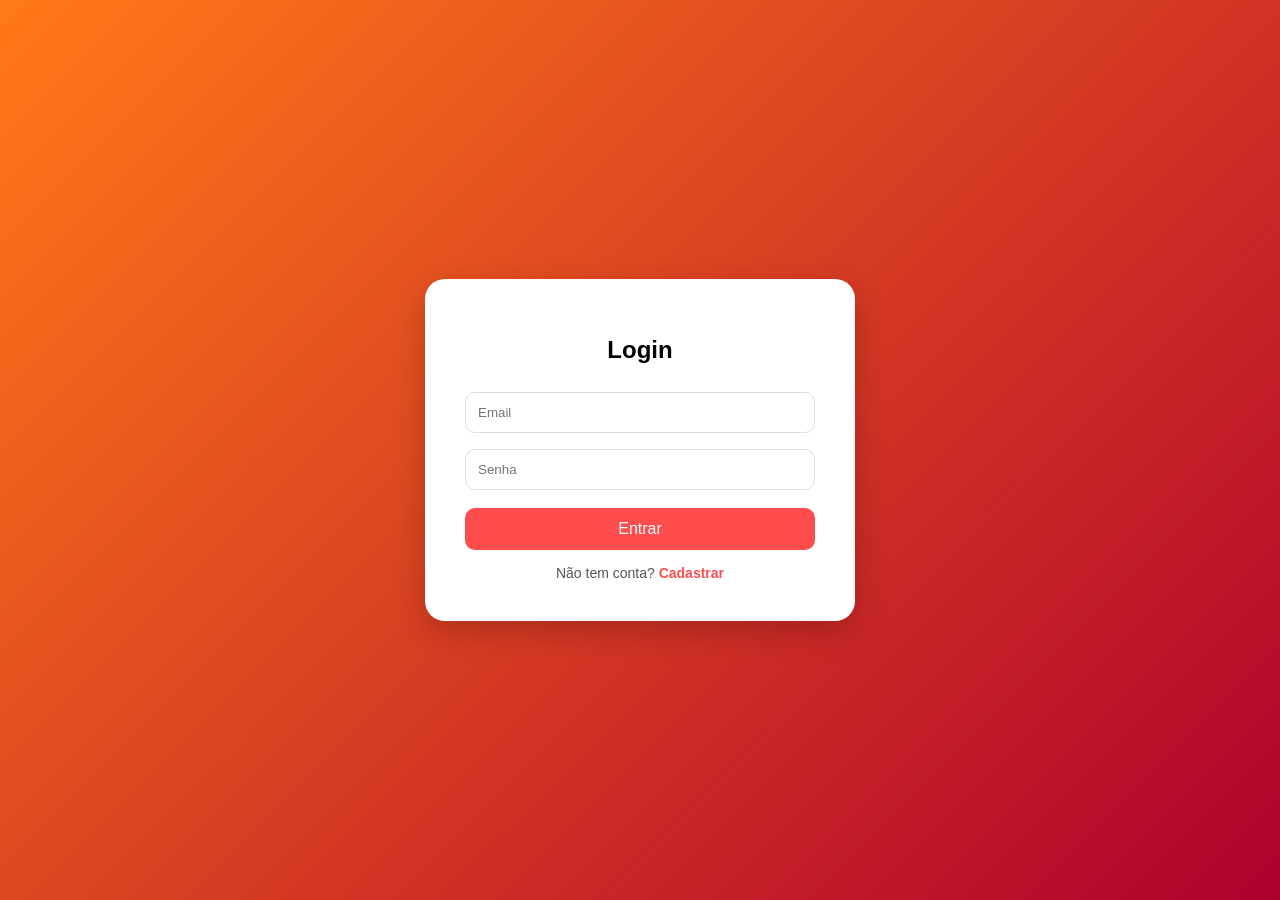
==== login.html @ 2bcae6b9 "atualizações 26/05" ====
<!DOCTYPE html>
<html lang="pt-br">
<head>
    <meta charset="UTF-8">
    <meta name="viewport" content="width=device-width, initial-scale=1.0">
    <title>Login - Alerta de Pets</title>

    <link rel="stylesheet" href="css/style.css">

    <style>
        body {
            margin: 0;
            font-family: 'Poppins', Arial, sans-serif;
            background: linear-gradient(135deg, #ff7a18, #af002d);
            height: 100vh;
            display: flex;
            justify-content: center;
            align-items: center;
        }

        .login-container {
            background: white;
            padding: 40px;
            border-radius: 20px;
            width: 350px;
            box-shadow: 0 10px 30px rgba(0,0,0,0.2);
            text-align: center;
        }

        .login-container h1 {
            margin-bottom: 20px;
            font-size: 24px;
        }

        input {
            width: 100%;
            padding: 12px;
            margin: 8px 0;
            border-radius: 10px;
            border: 1px solid #ddd;
            outline: none;
        }

        button {
            width: 100%;
            padding: 12px;
            margin-top: 10px;
            border: none;
            border-radius: 10px;
            background: #ff4d4d;
            color: white;
            font-size: 16px;
            cursor: pointer;
            transition: 0.3s;
        }

        button:hover {
            background: #e63c3c;
        }

        .toggle {
            margin-top: 15px;
            font-size: 14px;
            color: #555;
            cursor: pointer;
        }

        .toggle span {
            color: #ff4d4d;
            font-weight: bold;
        }
    </style>
</head>

<body>

<div class="login-container">

    <h1 id="tituloForm">Login</h1>

    <input type="email" id="email" placeholder="Email">
    <input type="password" id="senha" placeholder="Senha">

    <button onclick="acao()">Entrar</button>

    <div class="toggle" onclick="alternar()">
        Não tem conta? <span>Cadastrar</span>
    </div>

</div>

<script>
    let modo = "login";

    function alternar() {
        let titulo = document.getElementById("tituloForm");
        let botao = document.querySelector("button");
        let toggle = document.querySelector(".toggle");

        if (modo === "login") {
            modo = "cadastro";
            titulo.innerText = "Cadastro";
            botao.innerText = "Cadastrar";
            toggle.innerHTML = "Já tem conta? <span>Entrar</span>";
        } else {
            modo = "login";
            titulo.innerText = "Login";
            botao.innerText = "Entrar";
            toggle.innerHTML = "Não tem conta? <span>Cadastrar</span>";
        }
    }

    function acao() {
        let email = document.getElementById("email").value;
        let senha = document.getElementById("senha").value;

        let users = JSON.parse(localStorage.getItem("users")) || [];

        if (modo === "cadastro") {
            let existe = users.find(u => u.email === email);

            if (existe) {
                alert("Usuário já existe!");
                return;
            }

            users.push({ email, senha });
            localStorage.setItem("users", JSON.stringify(users));

            alert("Cadastro realizado com sucesso!");
            alternar();

        } else {
            let user = users.find(u => u.email === email && u.senha === senha);

            if (!user) {
                alert("Email ou senha inválidos!");
                return;
            }

            localStorage.setItem("currentUser", JSON.stringify({ email }));

            alert("Login feito com sucesso!");
            window.location.href = "index.html";
        }
    }
</script>

</body>
</html>
---- css/style.css ----
body{
    margin:0;
    font-family:'Poppins', sans-serif;
    background: linear-gradient(180deg, #f4f4f4, #e9e9e9);
}

/* ========================= */
/* HEADER */
/* ========================= */

header{
    background-color:rgb(71, 61, 204);
    color:white;
    padding:20px;
    text-align:center;
}

/* ========================= */
/* NAV */
/* ========================= */

nav{
    background-color:#333;
    padding:10px;
    text-align:center;
}

nav a{
    color:white;
    text-decoration:none;
    margin:15px;
    font-weight:bold;
}

/* ========================= */
/* CENTRALIZAÇÃO (SÓ CADASTRO) */
/* ========================= */

.container{
    min-height: calc(100vh - 140px);

    display:flex;
    justify-content:center;
    align-items:center;

    padding:30px;
}

/* ========================= */
/* LISTA DE PETS */
/* ========================= */

.cards{
    display:flex;
    flex-wrap:wrap;
    justify-content:center;
    gap:20px;
    margin-top:30px;
}

.card{
    background-color:white;
    width:300px;
    padding:20px;
    border-radius:10px;
    box-shadow:0px 0px 10px rgba(0,0,0,0.2);
    text-align:center;
}

.card img{
    width:100%;
    height:220px;
    object-fit:cover;
    border-radius:10px;
}

.card h3{
    margin-top:15px;
}

.card p{
    margin-top:10px;
}

.card button{
    background-color:#ff914d;
    color:white;
    border:none;
    padding:12px;
    border-radius:5px;
    cursor:pointer;
    margin-top:10px;
}

.card button:hover{
    background-color:#e6762f;
}

/* ========================= */
/* FORMULÁRIO (CADASTRO) */
/* ========================= */

form{
    width:100%;
}

/* CARD DO CADASTRO */
.banner .card{
    width:400px;
    padding:25px;
    background-color:white;
    border-radius:12px;
    box-shadow:0px 4px 15px rgba(0,0,0,0.2);

    display:flex;
    flex-direction:column;
    align-items:center;
}

/* INPUTS */
input,
textarea{
    width:100%;
    padding:12px;
    margin-top:10px;
    border-radius:8px;
    border:1px solid #ccc;
    box-sizing:border-box;
}

textarea{
    height:120px;
    resize:none;
}

input[type="file"]{
    background-color:white;
}

/* BOTÕES */
button{
    background-color:#ff914d;
    color:white;
    border:none;
    padding:15px;
    border-radius:8px;
    font-size:16px;
    cursor:pointer;
    width:100%;
    margin-top:15px;
}

button:hover{
    background-color:#e6762f;
}
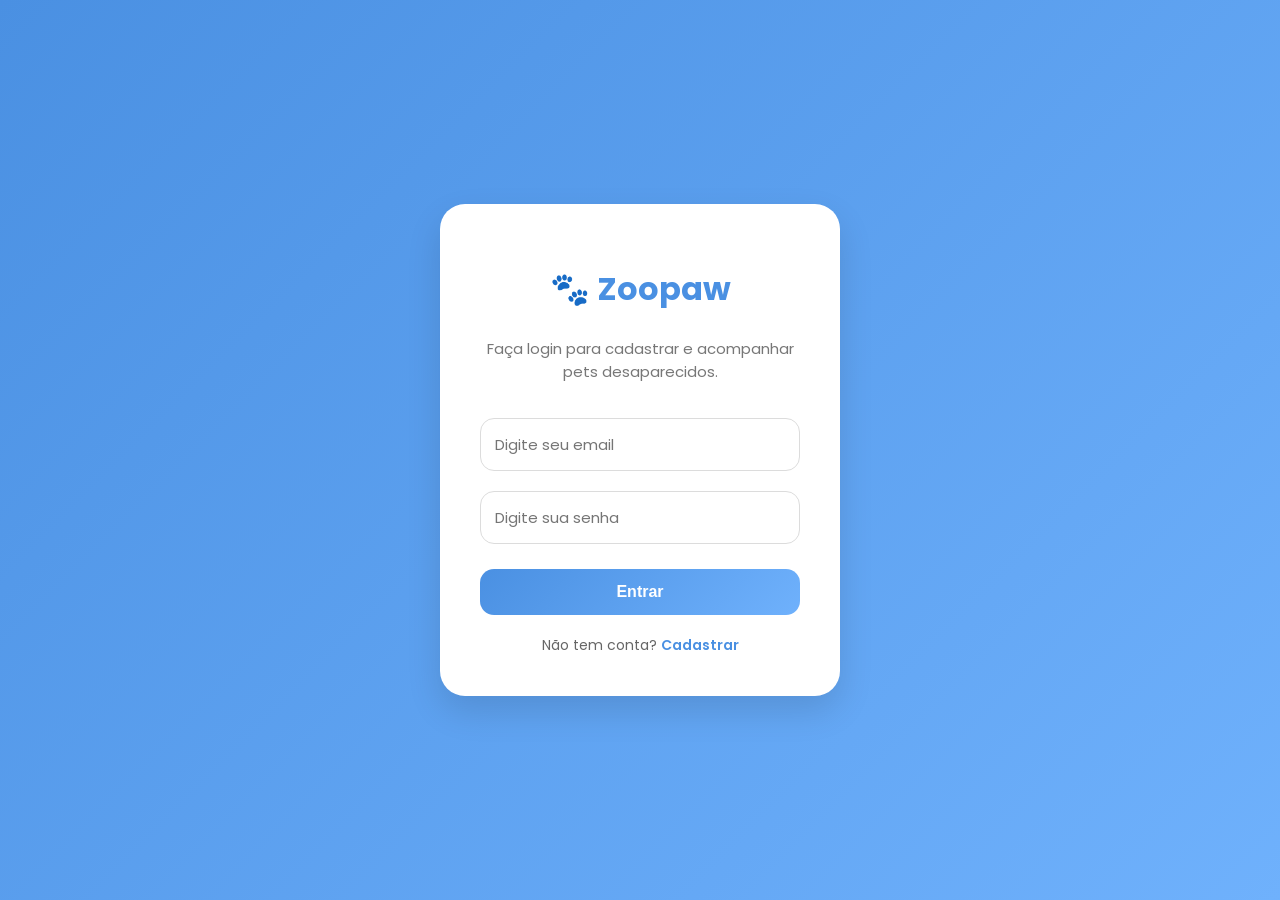
==== commit 80569633: "novas mudanças" ====
--- a/login.html
+++ b/login.html
@@ -1,74 +1,195 @@
 <!DOCTYPE html>
 <html lang="pt-br">
+
 <head>
     <meta charset="UTF-8">
     <meta name="viewport" content="width=device-width, initial-scale=1.0">
     <title>Login - Alerta de Pets</title>
 
-    <link rel="stylesheet" href="css/style.css">
+    <!-- FONTE MODERNA -->
+    <link href="https://fonts.googleapis.com/css2?family=Poppins:wght@400;500;600;700&display=swap" rel="stylesheet">
 
     <style>
-        body {
-            margin: 0;
-            font-family: 'Poppins', Arial, sans-serif;
-            background: linear-gradient(135deg, #ff7a18, #af002d);
-            height: 100vh;
-            display: flex;
-            justify-content: center;
-            align-items: center;
-        }
-
-        .login-container {
-            background: white;
-            padding: 40px;
-            border-radius: 20px;
-            width: 350px;
-            box-shadow: 0 10px 30px rgba(0,0,0,0.2);
-            text-align: center;
-        }
-
-        .login-container h1 {
-            margin-bottom: 20px;
-            font-size: 24px;
-        }
-
-        input {
+
+        *{
+            box-sizing:border-box;
+        }
+
+        body{
+            margin:0;
+            font-family:'Poppins', sans-serif;
+
+            background: linear-gradient(135deg, #4A90E2, #6FB1FC);
+
+            min-height:100vh;
+
+            display:flex;
+            justify-content:center;
+            align-items:center;
+
+            padding:20px;
+        }
+
+        /* ================= CARD LOGIN ================= */
+
+        .login-container{
+
+            background:white;
+
+            width:100%;
+            max-width:400px;
+
+            padding:40px;
+
+            border-radius:25px;
+
+            box-shadow:0 15px 35px rgba(0,0,0,0.12);
+
+            text-align:center;
+
+            animation:fadeIn 0.6s ease;
+        }
+
+        /* ================= TÍTULO ================= */
+
+        .login-container h1{
+
+            margin-bottom:25px;
+
+            font-size:32px;
+
+            color:#4A90E2;
+
+            font-weight:700;
+        }
+
+        /* ================= INPUTS ================= */
+
+        input{
+
+            width:100%;
+
+            padding:14px;
+
+            margin:10px 0;
+
+            border-radius:14px;
+
+            border:1px solid #dcdcdc;
+
+            outline:none;
+
+            font-size:15px;
+
+            font-family:'Poppins', sans-serif;
+
+            transition:0.3s;
+        }
+
+        input:focus{
+
+            border-color:#4A90E2;
+
+            box-shadow:0 0 10px rgba(74,144,226,0.2);
+        }
+
+        /* ================= BOTÃO ================= */
+
+        button {
+
             width: 100%;
-            padding: 12px;
-            margin: 8px 0;
-            border-radius: 10px;
-            border: 1px solid #ddd;
-            outline: none;
-        }
-
-        button {
-            width: 100%;
-            padding: 12px;
-            margin-top: 10px;
+
+            padding: 14px;
+
+            margin-top: 15px;
+
             border: none;
-            border-radius: 10px;
-            background: #ff4d4d;
+
+            border-radius: 14px;
+
+            background: linear-gradient(135deg, #4A90E2, #6FB1FC);
+
             color: white;
+
             font-size: 16px;
+
+            font-weight: 600;
+
             cursor: pointer;
+
             transition: 0.3s;
         }
 
         button:hover {
-            background: #e63c3c;
-        }
-
-        .toggle {
-            margin-top: 15px;
-            font-size: 14px;
-            color: #555;
-            cursor: pointer;
-        }
-
-        .toggle span {
-            color: #ff4d4d;
-            font-weight: bold;
-        }
+
+            transform: translateY(-2px);
+
+            box-shadow: 0 8px 20px rgba(74,144,226,0.25);
+        }
+
+        /* ================= TOGGLE ================= */
+
+        .toggle{
+
+            margin-top:20px;
+
+            font-size:14px;
+
+            color:#666;
+
+            cursor:pointer;
+        }
+
+        .toggle span{
+
+            color:#4A90E2;
+
+            font-weight:600;
+        }
+
+        /* ================= TEXTO EXTRA ================= */
+
+        .subtitulo{
+
+            color:#777;
+
+            margin-bottom:25px;
+
+            font-size:15px;
+
+            line-height:1.5;
+        }
+
+        /* ================= ANIMAÇÃO ================= */
+
+        @keyframes fadeIn{
+
+            from{
+                opacity:0;
+                transform:translateY(20px);
+            }
+
+            to{
+                opacity:1;
+                transform:translateY(0);
+            }
+
+        }
+
+        /* ================= RESPONSIVO ================= */
+
+        @media(max-width:500px){
+
+            .login-container{
+                padding:30px 25px;
+            }
+
+            .login-container h1{
+                font-size:28px;
+            }
+
+        }
+
     </style>
 </head>
 
@@ -76,12 +197,27 @@
 
 <div class="login-container">
 
-    <h1 id="tituloForm">Login</h1>
-
-    <input type="email" id="email" placeholder="Email">
-    <input type="password" id="senha" placeholder="Senha">
-
-    <button onclick="acao()">Entrar</button>
+    <h1 id="tituloForm">🐾 Zoopaw</h1>
+
+    <p class="subtitulo">
+        Faça login para cadastrar e acompanhar pets desaparecidos.
+    </p>
+
+    <input 
+        type="email" 
+        id="email" 
+        placeholder="Digite seu email"
+    >
+
+    <input 
+        type="password" 
+        id="senha" 
+        placeholder="Digite sua senha"
+    >
+
+    <button onclick="acao()">
+        Entrar
+    </button>
 
     <div class="toggle" onclick="alternar()">
         Não tem conta? <span>Cadastrar</span>
@@ -90,60 +226,113 @@
 </div>
 
 <script>
+
     let modo = "login";
 
     function alternar() {
+
         let titulo = document.getElementById("tituloForm");
+
         let botao = document.querySelector("button");
+
         let toggle = document.querySelector(".toggle");
 
+        let subtitulo = document.querySelector(".subtitulo");
+
         if (modo === "login") {
+
             modo = "cadastro";
-            titulo.innerText = "Cadastro";
+
+            titulo.innerText = "🐾 Criar Conta";
+
             botao.innerText = "Cadastrar";
-            toggle.innerHTML = "Já tem conta? <span>Entrar</span>";
+
+            subtitulo.innerText =
+                "Crie sua conta para divulgar pets desaparecidos.";
+
+            toggle.innerHTML =
+                'Já tem conta? <span>Entrar</span>';
+
         } else {
+
             modo = "login";
-            titulo.innerText = "Login";
+
+            titulo.innerText = "🐾 Zoopaw";
+
             botao.innerText = "Entrar";
-            toggle.innerHTML = "Não tem conta? <span>Cadastrar</span>";
+
+            subtitulo.innerText =
+                "Faça login para cadastrar e acompanhar pets desaparecidos.";
+
+            toggle.innerHTML =
+                'Não tem conta? <span>Cadastrar</span>';
         }
     }
 
     function acao() {
+
         let email = document.getElementById("email").value;
+
         let senha = document.getElementById("senha").value;
 
-        let users = JSON.parse(localStorage.getItem("users")) || [];
+        let users =
+            JSON.parse(localStorage.getItem("users")) || [];
+
+        // ================= CADASTRO =================
 
         if (modo === "cadastro") {
-            let existe = users.find(u => u.email === email);
+
+            let existe =
+                users.find(u => u.email === email);
 
             if (existe) {
+
                 alert("Usuário já existe!");
+
                 return;
             }
 
             users.push({ email, senha });
-            localStorage.setItem("users", JSON.stringify(users));
+
+            localStorage.setItem(
+                "users",
+                JSON.stringify(users)
+            );
 
             alert("Cadastro realizado com sucesso!");
+
             alternar();
 
-        } else {
-            let user = users.find(u => u.email === email && u.senha === senha);
+        }
+
+        // ================= LOGIN =================
+
+        else {
+
+            let user =
+                users.find(
+                    u => u.email === email &&
+                    u.senha === senha
+                );
 
             if (!user) {
+
                 alert("Email ou senha inválidos!");
+
                 return;
             }
 
-            localStorage.setItem("currentUser", JSON.stringify({ email }));
+            localStorage.setItem(
+                "currentUser",
+                JSON.stringify({ email })
+            );
 
             alert("Login feito com sucesso!");
+
             window.location.href = "index.html";
         }
     }
+
 </script>
 
 </body>
